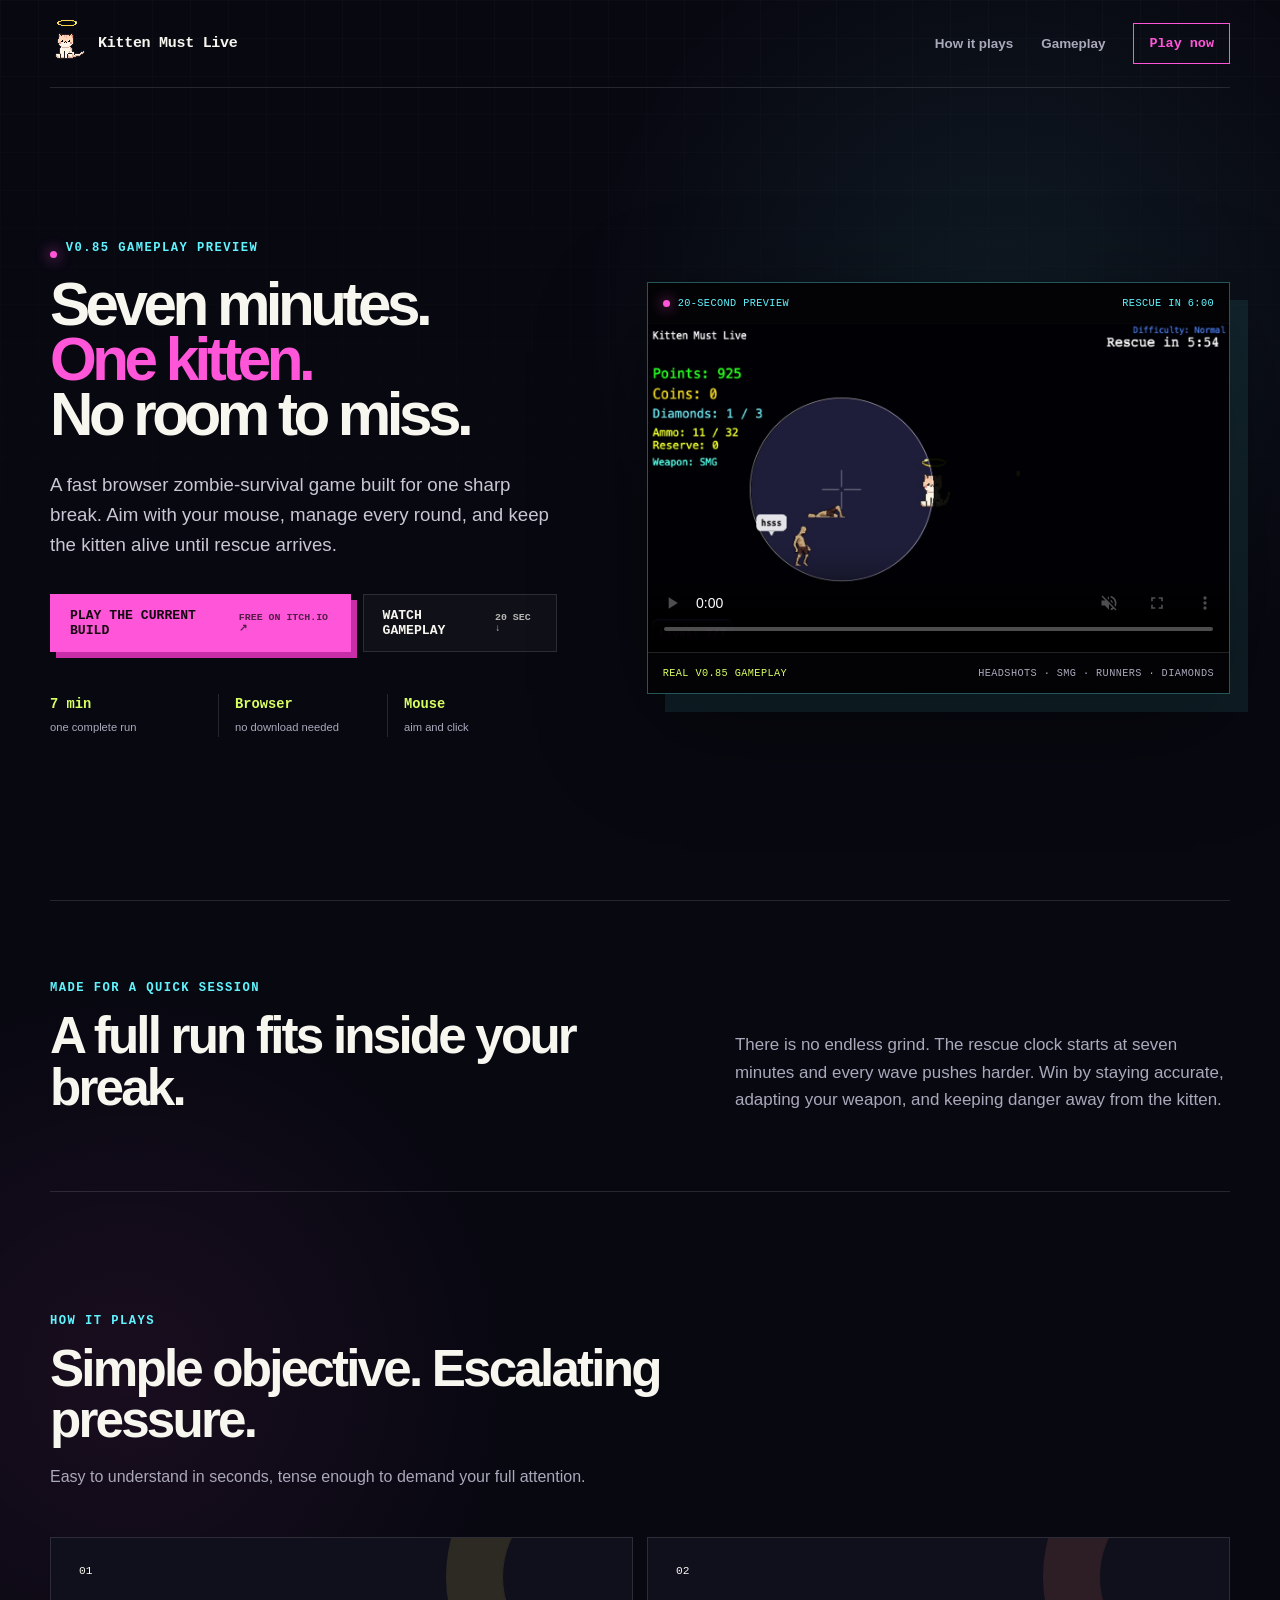
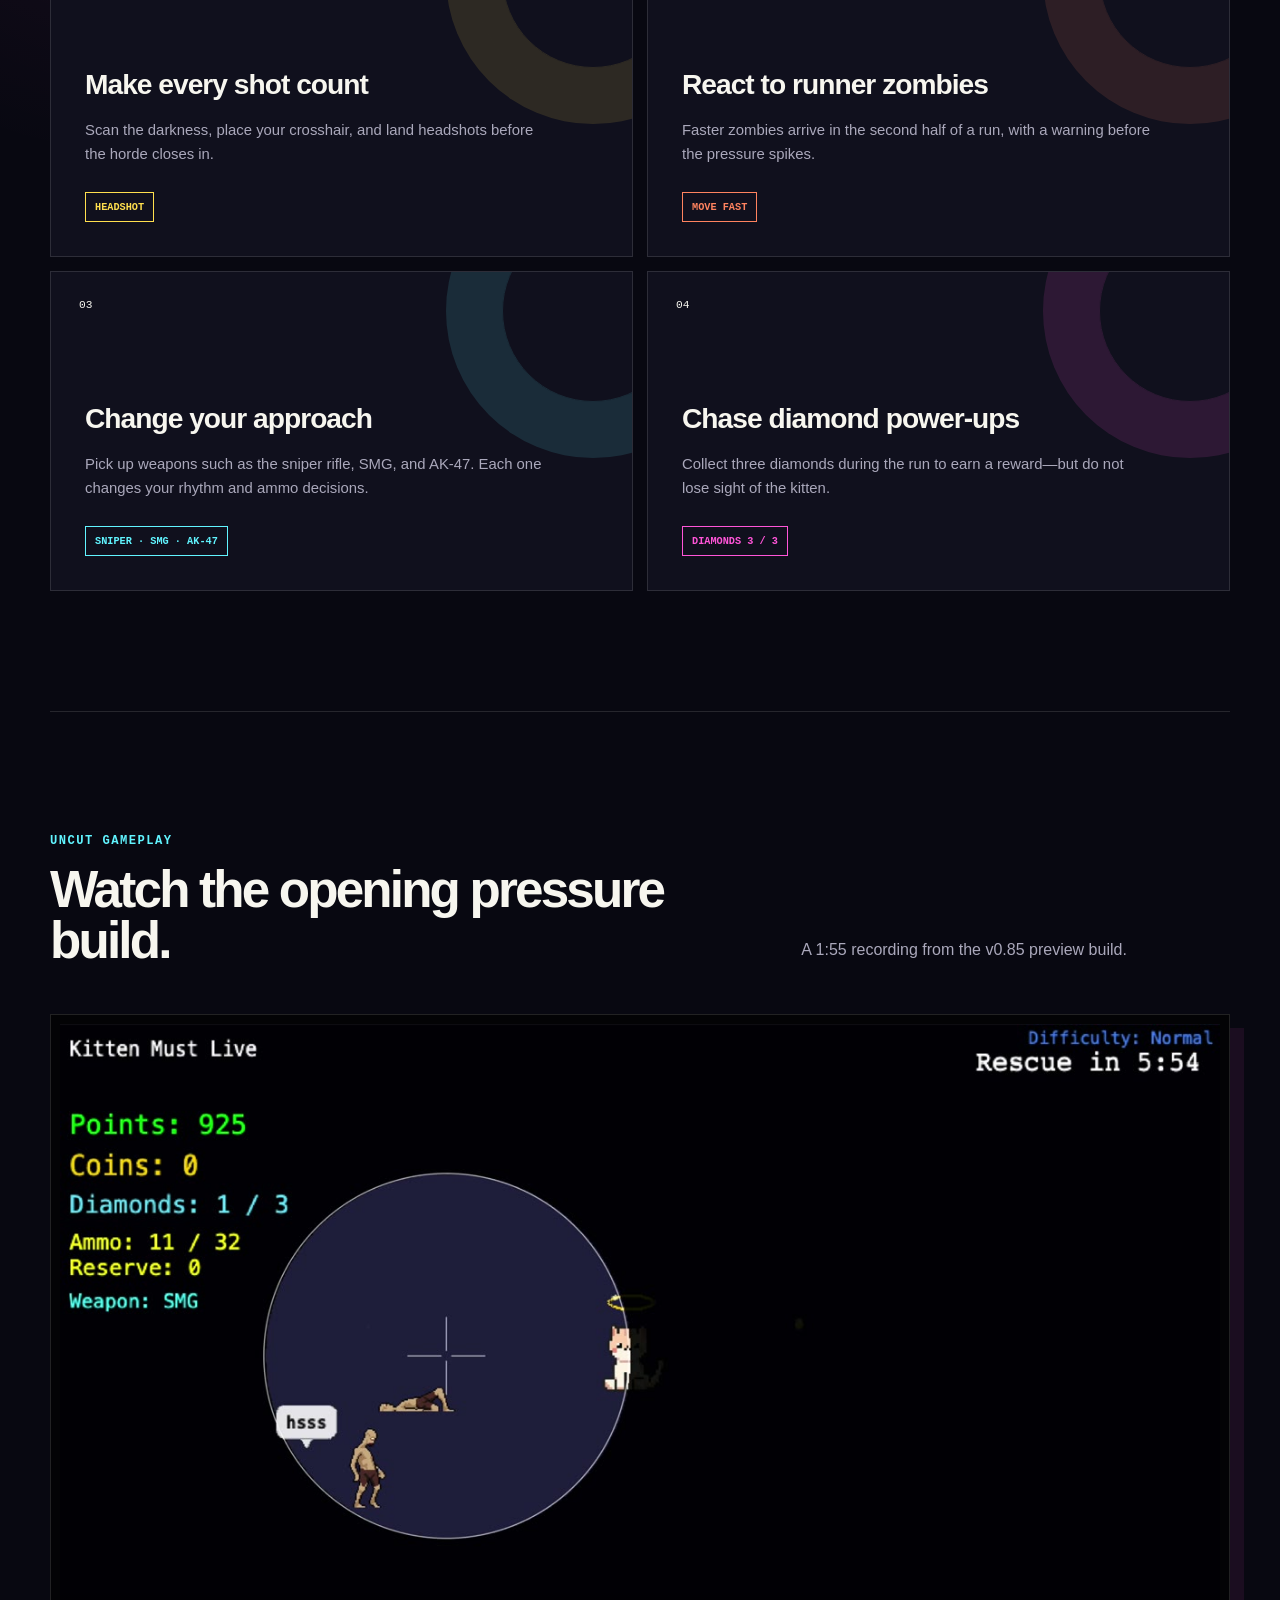
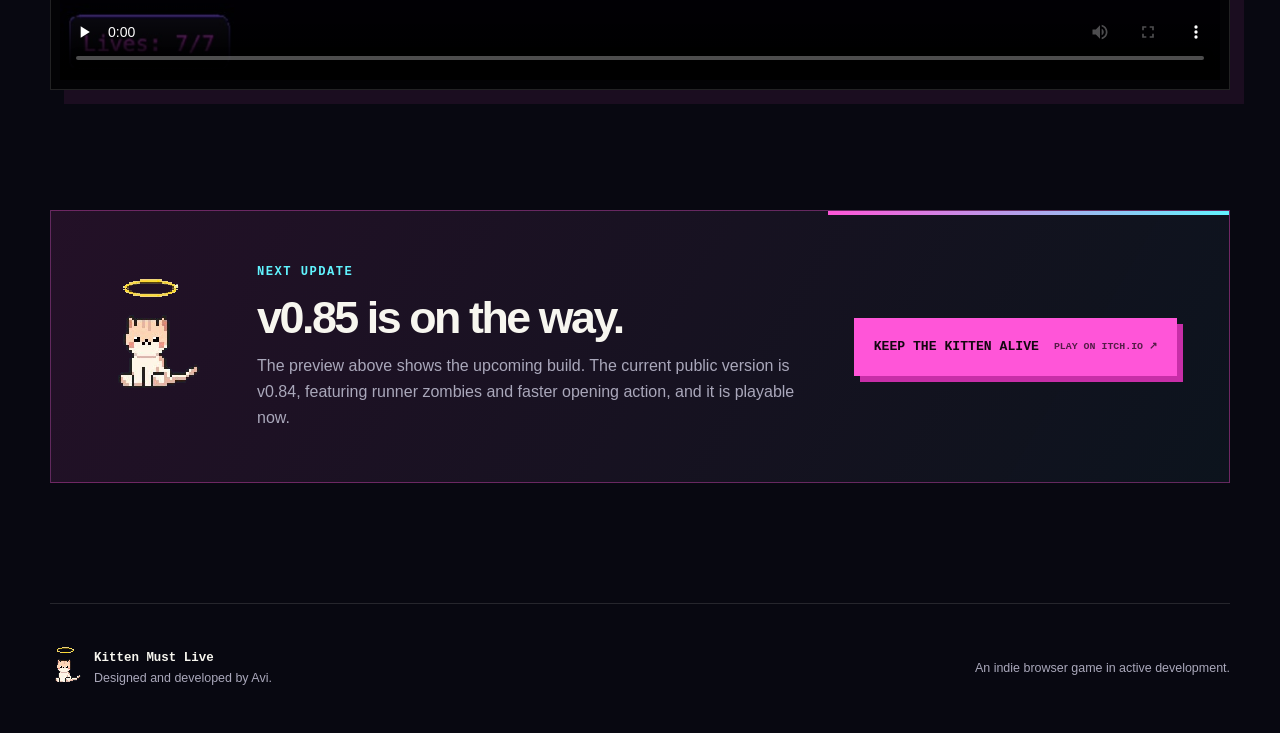
==== KittenMustLive/index.html @ b5445fe2 "Add Kitten Must Live site" ====
<!DOCTYPE html>
<html lang="en">

<head>
    <meta charset="UTF-8">
    <meta name="viewport" content="width=device-width, initial-scale=1.0">
    <title>Kitten Must Live | 7-Minute Browser Zombie Survival</title>
    <meta name="description"
        content="Protect one kitten for seven frantic minutes in a fast browser zombie-survival game. Land headshots, switch weapons, collect diamonds, and survive the runners.">
    <meta name="theme-color" content="#080811">
    <link rel="canonical" href="https://inspiringsource.github.io/KittenMustLive/">
    <link rel="icon" href="images/kitten.png" type="image/png">

    <meta property="og:title" content="Kitten Must Live — Seven minutes. One kitten.">
    <meta property="og:description"
        content="A fast browser zombie-survival game built for one sharp break. Hold out until rescue arrives.">
    <meta property="og:image"
        content="https://inspiringsource.github.io/KittenMustLive/images/gameplay-v0_85-poster.jpg">
    <meta property="og:url" content="https://inspiringsource.github.io/KittenMustLive/">
    <meta property="og:type" content="website">

    <meta name="twitter:card" content="summary_large_image">
    <meta name="twitter:title" content="Kitten Must Live — Seven minutes. One kitten.">
    <meta name="twitter:description"
        content="Aim fast, manage your ammo, and keep the kitten alive until rescue arrives.">
    <meta name="twitter:image"
        content="https://inspiringsource.github.io/KittenMustLive/images/gameplay-v0_85-poster.jpg">
    <link rel="stylesheet" href="styles.css">

    <script type="application/ld+json">
    {
      "@context": "https://schema.org",
      "@type": "VideoGame",
      "name": "Kitten Must Live",
      "description": "A seven-minute browser zombie-survival shooter about protecting a kitten until rescue arrives.",
      "genre": ["Shooter", "Survival"],
      "playMode": "SinglePlayer",
      "applicationCategory": "Game",
      "operatingSystem": "Web browser",
      "gamePlatform": "Web browser",
      "softwareVersion": "0.84",
      "url": "https://inspiringsource.github.io/KittenMustLive/",
      "author": {
        "@type": "Person",
        "name": "Avi"
      }
    }
    </script>
</head>

<body>
    <a class="skip-link" href="#main-content">Skip to the game</a>

    <header class="site-header">
        <a class="brand" href="#top" aria-label="Kitten Must Live home">
            <img src="images/kitten.png" alt="" width="36" height="54">
            <span>Kitten Must Live</span>
        </a>
        <nav aria-label="Main navigation">
            <a href="#how-it-plays">How it plays</a>
            <a href="#gameplay">Gameplay</a>
            <a class="nav-cta" href="https://inspiringsource.itch.io/kittenmustlive" target="_blank"
                rel="noopener">Play now</a>
        </nav>
    </header>

    <main id="main-content">
        <section class="hero" id="top">
            <div class="hero-copy">
                <p class="eyebrow"><span class="status-dot" aria-hidden="true">•</span> v0.85 gameplay preview</p>
                <h1>Seven minutes.<br><span>One kitten.</span><br>No room to miss.</h1>
                <p class="hero-lede">A fast browser zombie-survival game built for one sharp break. Aim with your
                    mouse, manage every round, and keep the kitten alive until rescue arrives.</p>

                <div class="hero-actions">
                    <a class="button button-primary" href="https://inspiringsource.itch.io/kittenmustlive"
                        target="_blank" rel="noopener">
                        Play the current build
                        <span>Free on itch.io ↗</span>
                    </a>
                    <a class="button button-secondary" href="#gameplay">Watch gameplay <span>20 sec ↓</span></a>
                </div>

                <ul class="quick-facts" aria-label="Game details">
                    <li><strong>7 min</strong><span>one complete run</span></li>
                    <li><strong>Browser</strong><span>no download needed</span></li>
                    <li><strong>Mouse</strong><span>aim and click</span></li>
                </ul>
            </div>

            <figure class="preview-card" aria-labelledby="preview-caption">
                <div class="preview-bar">
                    <span><i aria-hidden="true">•</i> 20-second preview</span>
                    <span>RESCUE IN 6:00</span>
                </div>
                <video autoplay muted loop playsinline controls preload="metadata"
                    poster="images/gameplay-v0_85-poster.jpg"
                    aria-label="Twenty-second Kitten Must Live gameplay preview">
                    <source src="images/short-intro-v0_85.mp4" type="video/mp4">
                    <a href="images/short-intro-v0_85.gif">View the animated gameplay preview</a>.
                </video>
                <figcaption id="preview-caption">
                    <span>Real v0.85 gameplay</span>
                    <span>Headshots · SMG · runners · diamonds</span>
                </figcaption>
            </figure>
        </section>

        <section class="session-pitch" aria-labelledby="session-title">
            <div>
                <p class="section-kicker">Made for a quick session</p>
                <h2 id="session-title">A full run fits inside your break.</h2>
            </div>
            <p>There is no endless grind. The rescue clock starts at seven minutes and every wave pushes harder. Win
                by staying accurate, adapting your weapon, and keeping danger away from the kitten.</p>
        </section>

        <section class="mechanics" id="how-it-plays" aria-labelledby="mechanics-title">
            <div class="section-heading">
                <p class="section-kicker">How it plays</p>
                <h2 id="mechanics-title">Simple objective. Escalating pressure.</h2>
                <p>Easy to understand in seconds, tense enough to demand your full attention.</p>
            </div>

            <div class="mechanic-grid">
                <article class="mechanic-card card-headshots">
                    <span class="card-number">01</span>
                    <h3>Make every shot count</h3>
                    <p>Scan the darkness, place your crosshair, and land headshots before the horde closes in.</p>
                    <span class="card-tag">HEADSHOT</span>
                </article>

                <article class="mechanic-card card-runners">
                    <span class="card-number">02</span>
                    <h3>React to runner zombies</h3>
                    <p>Faster zombies arrive in the second half of a run, with a warning before the pressure spikes.</p>
                    <span class="card-tag">MOVE FAST</span>
                </article>

                <article class="mechanic-card card-weapons">
                    <span class="card-number">03</span>
                    <h3>Change your approach</h3>
                    <p>Pick up weapons such as the sniper rifle, SMG, and AK-47. Each one changes your rhythm and ammo
                        decisions.</p>
                    <span class="card-tag">SNIPER · SMG · AK-47</span>
                </article>

                <article class="mechanic-card card-diamonds">
                    <span class="card-number">04</span>
                    <h3>Chase diamond power-ups</h3>
                    <p>Collect three diamonds during the run to earn a reward—but do not lose sight of the kitten.</p>
                    <span class="card-tag">DIAMONDS 3 / 3</span>
                </article>
            </div>
        </section>

        <section class="gameplay" id="gameplay" aria-labelledby="gameplay-title">
            <div class="section-heading compact">
                <p class="section-kicker">Uncut gameplay</p>
                <h2 id="gameplay-title">Watch the opening pressure build.</h2>
                <p>A 1:55 recording from the v0.85 preview build.</p>
            </div>
            <div class="video-frame">
                <video controls playsinline preload="none" poster="images/gameplay-v0_85-poster.jpg">
                    <source src="images/gameplay-v0_85.mp4" type="video/mp4">
                    Your browser does not support embedded video. You can
                    <a href="images/gameplay-v0_85.mp4">open the gameplay recording directly</a>.
                </video>
            </div>
        </section>

        <section class="release-card" id="next-update" aria-labelledby="release-title">
            <div class="release-kitten" aria-hidden="true">
                <img src="images/kitten.png" alt="" width="147" height="219">
            </div>
            <div class="release-copy">
                <p class="section-kicker">Next update</p>
                <h2 id="release-title">v0.85 is on the way.</h2>
                <p>The preview above shows the upcoming build. The current public version is v0.84, featuring runner
                    zombies and faster opening action, and it is playable now.</p>
            </div>
            <a class="button button-primary release-button" href="https://inspiringsource.itch.io/kittenmustlive"
                target="_blank" rel="noopener">
                Keep the kitten alive
                <span>Play on itch.io ↗</span>
            </a>
        </section>
    </main>

    <footer>
        <div class="footer-brand">
            <img src="images/kitten.png" alt="" width="32" height="48">
            <p><strong>Kitten Must Live</strong><span>Designed and developed by Avi.</span></p>
        </div>
        <p class="footer-note">An indie browser game in active development.</p>
    </footer>
</body>

</html>
---- KittenMustLive/styles.css ----
/* Kitten Must Live — promotional site */
* {
    box-sizing: border-box;
    margin: 0;
    padding: 0;
}

:root {
    --bg: #080811;
    --surface: #10101d;
    --surface-2: #161527;
    --line: rgba(255, 255, 255, 0.12);
    --text: #f7f6ef;
    --muted: #aaa8bb;
    --pink: #ff55d8;
    --pink-dark: #c82ea8;
    --cyan: #61f4ff;
    --lime: #d8ff62;
    --yellow: #ffdf4e;
    --orange: #ff835f;
    --max-width: 1180px;
    --mono: "SFMono-Regular", Consolas, "Liberation Mono", Menlo, monospace;
    --sans: Inter, ui-sans-serif, -apple-system, BlinkMacSystemFont, "Segoe UI", sans-serif;
}

html {
    scroll-behavior: smooth;
}

body {
    min-width: 320px;
    background:
        radial-gradient(circle at 78% 8%, rgba(97, 244, 255, 0.08), transparent 26rem),
        radial-gradient(circle at 10% 35%, rgba(255, 85, 216, 0.07), transparent 24rem),
        var(--bg);
    color: var(--text);
    font-family: var(--sans);
    line-height: 1.6;
}

body::before {
    position: fixed;
    inset: 0;
    z-index: -1;
    background-image: linear-gradient(rgba(255, 255, 255, 0.018) 1px, transparent 1px),
        linear-gradient(90deg, rgba(255, 255, 255, 0.018) 1px, transparent 1px);
    background-size: 38px 38px;
    content: "";
    mask-image: linear-gradient(to bottom, black, transparent 80%);
}

a {
    color: inherit;
}

img,
video {
    display: block;
    max-width: 100%;
}

.skip-link {
    position: fixed;
    top: 10px;
    left: 10px;
    z-index: 20;
    padding: 10px 14px;
    background: var(--lime);
    color: #080811;
    font-weight: 800;
    transform: translateY(-150%);
}

.skip-link:focus {
    transform: translateY(0);
}

.site-header,
main,
footer {
    width: min(calc(100% - 40px), var(--max-width));
    margin-inline: auto;
}

.site-header {
    display: flex;
    min-height: 88px;
    align-items: center;
    justify-content: space-between;
    border-bottom: 1px solid var(--line);
}

.brand,
.footer-brand {
    display: flex;
    align-items: center;
    gap: 12px;
}

.brand {
    font-family: var(--mono);
    font-size: 0.94rem;
    font-weight: 800;
    letter-spacing: -0.02em;
    text-decoration: none;
}

.brand img,
.footer-brand img,
.release-kitten img {
    image-rendering: pixelated;
}

nav {
    display: flex;
    align-items: center;
    gap: 28px;
}

nav a {
    color: var(--muted);
    font-size: 0.84rem;
    font-weight: 700;
    text-decoration: none;
}

nav a:hover,
nav a:focus-visible {
    color: var(--text);
}

nav .nav-cta {
    padding: 9px 15px;
    border: 1px solid var(--pink);
    color: var(--pink);
    font-family: var(--mono);
}

.hero {
    display: grid;
    align-items: center;
    min-height: calc(100vh - 88px);
    padding: 76px 0 88px;
    gap: clamp(48px, 7vw, 96px);
    grid-template-columns: minmax(0, 0.93fr) minmax(430px, 1.07fr);
}

.eyebrow,
.section-kicker {
    color: var(--cyan);
    font-family: var(--mono);
    font-size: 0.76rem;
    font-weight: 800;
    letter-spacing: 0.12em;
    text-transform: uppercase;
}

.status-dot,
.preview-bar i {
    display: inline-block;
    width: 7px;
    height: 7px;
    border-radius: 50%;
    background: var(--pink);
    box-shadow: 0 0 14px var(--pink);
    color: transparent;
    font-size: 0;
}

.hero h1 {
    max-width: 700px;
    margin-top: 20px;
    font-size: clamp(3.5rem, 4.7vw, 5.6rem);
    font-weight: 900;
    letter-spacing: -0.075em;
    line-height: 0.91;
    white-space: nowrap;
}

.hero h1 span {
    color: var(--pink);
}

.hero-lede {
    max-width: 650px;
    margin-top: 28px;
    color: #c8c7d3;
    font-size: clamp(1.02rem, 1.6vw, 1.17rem);
}

.hero-actions {
    display: flex;
    align-items: stretch;
    margin-top: 34px;
    gap: 12px;
}

.button {
    display: inline-flex;
    min-height: 58px;
    align-items: center;
    justify-content: center;
    padding: 12px 19px;
    border: 1px solid transparent;
    font-family: var(--mono);
    font-size: 0.82rem;
    font-weight: 900;
    line-height: 1.15;
    text-align: left;
    text-decoration: none;
    text-transform: uppercase;
    transition: transform 160ms ease, background-color 160ms ease, border-color 160ms ease;
}

.button span {
    display: block;
    margin-left: 15px;
    font-size: 0.62rem;
    font-weight: 600;
    opacity: 0.72;
}

.button:hover {
    transform: translateY(-2px);
}

.button-primary {
    background: var(--pink);
    color: #130710;
    box-shadow: 6px 6px 0 var(--pink-dark);
}

.button-primary:hover,
.button-primary:focus-visible {
    background: #ff79e1;
}

.button-secondary {
    border-color: var(--line);
    background: rgba(255, 255, 255, 0.035);
    color: var(--text);
}

.button-secondary:hover,
.button-secondary:focus-visible {
    border-color: rgba(255, 255, 255, 0.35);
    background: rgba(255, 255, 255, 0.07);
}

.quick-facts {
    display: grid;
    margin-top: 42px;
    list-style: none;
    grid-template-columns: repeat(3, 1fr);
}

.quick-facts li {
    padding-right: 16px;
    border-right: 1px solid var(--line);
}

.quick-facts li + li {
    padding-left: 16px;
}

.quick-facts li:last-child {
    border-right: 0;
}

.quick-facts strong,
.quick-facts span {
    display: block;
}

.quick-facts strong {
    color: var(--lime);
    font-family: var(--mono);
    font-size: 0.86rem;
}

.quick-facts span {
    margin-top: 3px;
    color: var(--muted);
    font-size: 0.7rem;
}

.preview-card {
    overflow: hidden;
    border: 1px solid rgba(97, 244, 255, 0.34);
    background: #030305;
    box-shadow: 18px 18px 0 rgba(97, 244, 255, 0.08), 0 35px 100px rgba(0, 0, 0, 0.45);
}

.preview-bar,
.preview-card figcaption {
    display: flex;
    align-items: center;
    justify-content: space-between;
    padding: 12px 15px;
    font-family: var(--mono);
    font-size: 0.64rem;
    letter-spacing: 0.04em;
    text-transform: uppercase;
}

.preview-bar {
    color: var(--cyan);
}

.preview-bar span:first-child {
    display: flex;
    align-items: center;
    gap: 8px;
}

.preview-card video {
    width: 100%;
    aspect-ratio: 800 / 452;
    background: #000;
}

.preview-card figcaption {
    border-top: 1px solid var(--line);
    color: var(--muted);
}

.preview-card figcaption span:first-child {
    color: var(--lime);
}

.session-pitch {
    display: grid;
    align-items: end;
    padding: 78px 0;
    border-top: 1px solid var(--line);
    border-bottom: 1px solid var(--line);
    gap: 80px;
    grid-template-columns: 1.1fr 0.9fr;
}

.session-pitch h2,
.section-heading h2,
.release-copy h2 {
    margin-top: 12px;
    font-size: clamp(2.1rem, 4vw, 4.2rem);
    letter-spacing: -0.055em;
    line-height: 1;
}

.session-pitch > p {
    max-width: 530px;
    color: var(--muted);
    font-size: 1.06rem;
}

.mechanics,
.gameplay {
    padding: 120px 0;
}

.section-heading {
    max-width: 730px;
    margin-bottom: 48px;
}

.section-heading > p:last-child {
    max-width: 580px;
    margin-top: 18px;
    color: var(--muted);
}

.mechanic-grid {
    display: grid;
    gap: 14px;
    grid-template-columns: repeat(2, 1fr);
}

.mechanic-card {
    position: relative;
    display: flex;
    min-height: 320px;
    flex-direction: column;
    justify-content: flex-end;
    overflow: hidden;
    padding: 34px;
    border: 1px solid var(--line);
    background: var(--surface);
}

.mechanic-card::after {
    position: absolute;
    top: -52px;
    right: -52px;
    width: 180px;
    height: 180px;
    border: 1px solid currentColor;
    border-radius: 50%;
    content: "";
    opacity: 0.12;
    box-shadow: 0 0 0 28px currentColor, 0 0 0 56px currentColor;
}

.card-number {
    position: absolute;
    top: 25px;
    left: 28px;
    color: var(--muted);
    font-family: var(--mono);
    font-size: 0.7rem;
}

.mechanic-card h3 {
    max-width: 420px;
    font-size: clamp(1.35rem, 2.2vw, 2rem);
    letter-spacing: -0.035em;
}

.mechanic-card p {
    max-width: 470px;
    margin-top: 12px;
    color: var(--muted);
    font-size: 0.93rem;
}

.card-tag {
    align-self: flex-start;
    margin-top: 25px;
    padding: 6px 9px;
    border: 1px solid currentColor;
    font-family: var(--mono);
    font-size: 0.64rem;
    font-weight: 800;
}

.card-headshots {
    color: var(--yellow);
}

.card-runners {
    color: var(--orange);
}

.card-weapons {
    color: var(--cyan);
}

.card-diamonds {
    color: var(--pink);
}

.mechanic-card h3,
.mechanic-card p,
.card-number {
    color: var(--text);
}

.mechanic-card p {
    color: var(--muted);
}

.gameplay {
    border-top: 1px solid var(--line);
}

.section-heading.compact {
    display: grid;
    max-width: none;
    align-items: end;
    column-gap: 60px;
    grid-template-columns: 1fr 0.62fr;
}

.section-heading.compact .section-kicker {
    grid-column: 1 / -1;
}

.section-heading.compact > p:last-child {
    margin: 0 0 4px;
}

.video-frame {
    padding: 9px;
    border: 1px solid var(--line);
    background: #030305;
    box-shadow: 14px 14px 0 rgba(255, 85, 216, 0.08);
}

.video-frame video {
    width: 100%;
    aspect-ratio: 1280 / 724;
    background: #000;
}

.release-card {
    position: relative;
    display: grid;
    align-items: center;
    overflow: hidden;
    margin-bottom: 120px;
    padding: 52px;
    border: 1px solid rgba(255, 85, 216, 0.35);
    background: linear-gradient(120deg, rgba(255, 85, 216, 0.11), rgba(97, 244, 255, 0.05));
    gap: 34px;
    grid-template-columns: 120px 1fr auto;
}

.release-card::before {
    position: absolute;
    top: 0;
    right: 0;
    width: 34%;
    height: 4px;
    background: linear-gradient(90deg, var(--pink), var(--cyan));
    content: "";
}

.release-kitten img {
    width: 100px;
    height: auto;
}

.release-copy h2 {
    font-size: clamp(2rem, 3.5vw, 3.5rem);
}

.release-copy > p:last-child {
    max-width: 630px;
    margin-top: 14px;
    color: var(--muted);
}

.release-button {
    min-width: 245px;
}

footer {
    display: flex;
    min-height: 130px;
    align-items: center;
    justify-content: space-between;
    border-top: 1px solid var(--line);
    color: var(--muted);
    font-size: 0.78rem;
}

.footer-brand strong,
.footer-brand span {
    display: block;
}

.footer-brand strong {
    color: var(--text);
    font-family: var(--mono);
}

a:focus-visible,
button:focus-visible,
video:focus-visible {
    outline: 3px solid var(--lime);
    outline-offset: 4px;
}

@media (max-width: 940px) {
    .hero {
        min-height: auto;
        grid-template-columns: 1fr;
    }

    .hero-copy {
        max-width: 760px;
    }

    .preview-card {
        width: min(100%, 780px);
    }

    .session-pitch,
    .section-heading.compact {
        gap: 30px;
        grid-template-columns: 1fr;
    }

    .release-card {
        grid-template-columns: 100px 1fr;
    }

    .release-button {
        grid-column: 2;
        justify-self: start;
    }
}

@media (max-width: 680px) {
    .site-header,
    main,
    footer {
        width: min(calc(100% - 28px), var(--max-width));
    }

    .site-header {
        min-height: 72px;
    }

    .brand span {
        font-size: 0.76rem;
    }

    nav a:not(.nav-cta) {
        display: none;
    }

    .hero {
        padding: 58px 0 72px;
        gap: 56px;
    }

    .hero h1 {
        font-size: clamp(3rem, 15vw, 4.6rem);
        white-space: normal;
    }

    .hero-actions {
        flex-direction: column;
    }

    .button {
        width: 100%;
        justify-content: space-between;
    }

    .quick-facts {
        gap: 14px 0;
        grid-template-columns: 1fr 1fr;
    }

    .quick-facts li:nth-child(2) {
        border-right: 0;
    }

    .quick-facts li:nth-child(3) {
        padding-left: 0;
    }

    .preview-bar,
    .preview-card figcaption {
        font-size: 0.55rem;
    }

    .preview-card figcaption span:last-child {
        display: none;
    }

    .session-pitch,
    .mechanics,
    .gameplay {
        padding: 76px 0;
    }

    .mechanic-grid {
        grid-template-columns: 1fr;
    }

    .mechanic-card {
        min-height: 280px;
        padding: 28px;
    }

    .release-card {
        margin-bottom: 76px;
        padding: 34px 28px;
        grid-template-columns: 1fr;
    }

    .release-kitten img {
        width: 74px;
    }

    .release-button {
        grid-column: 1;
    }

    footer {
        align-items: flex-start;
        flex-direction: column;
        justify-content: center;
        gap: 18px;
    }
}

@media (prefers-reduced-motion: reduce) {
    html {
        scroll-behavior: auto;
    }

    *,
    *::before,
    *::after {
        scroll-behavior: auto !important;
        transition-duration: 0.01ms !important;
    }
}
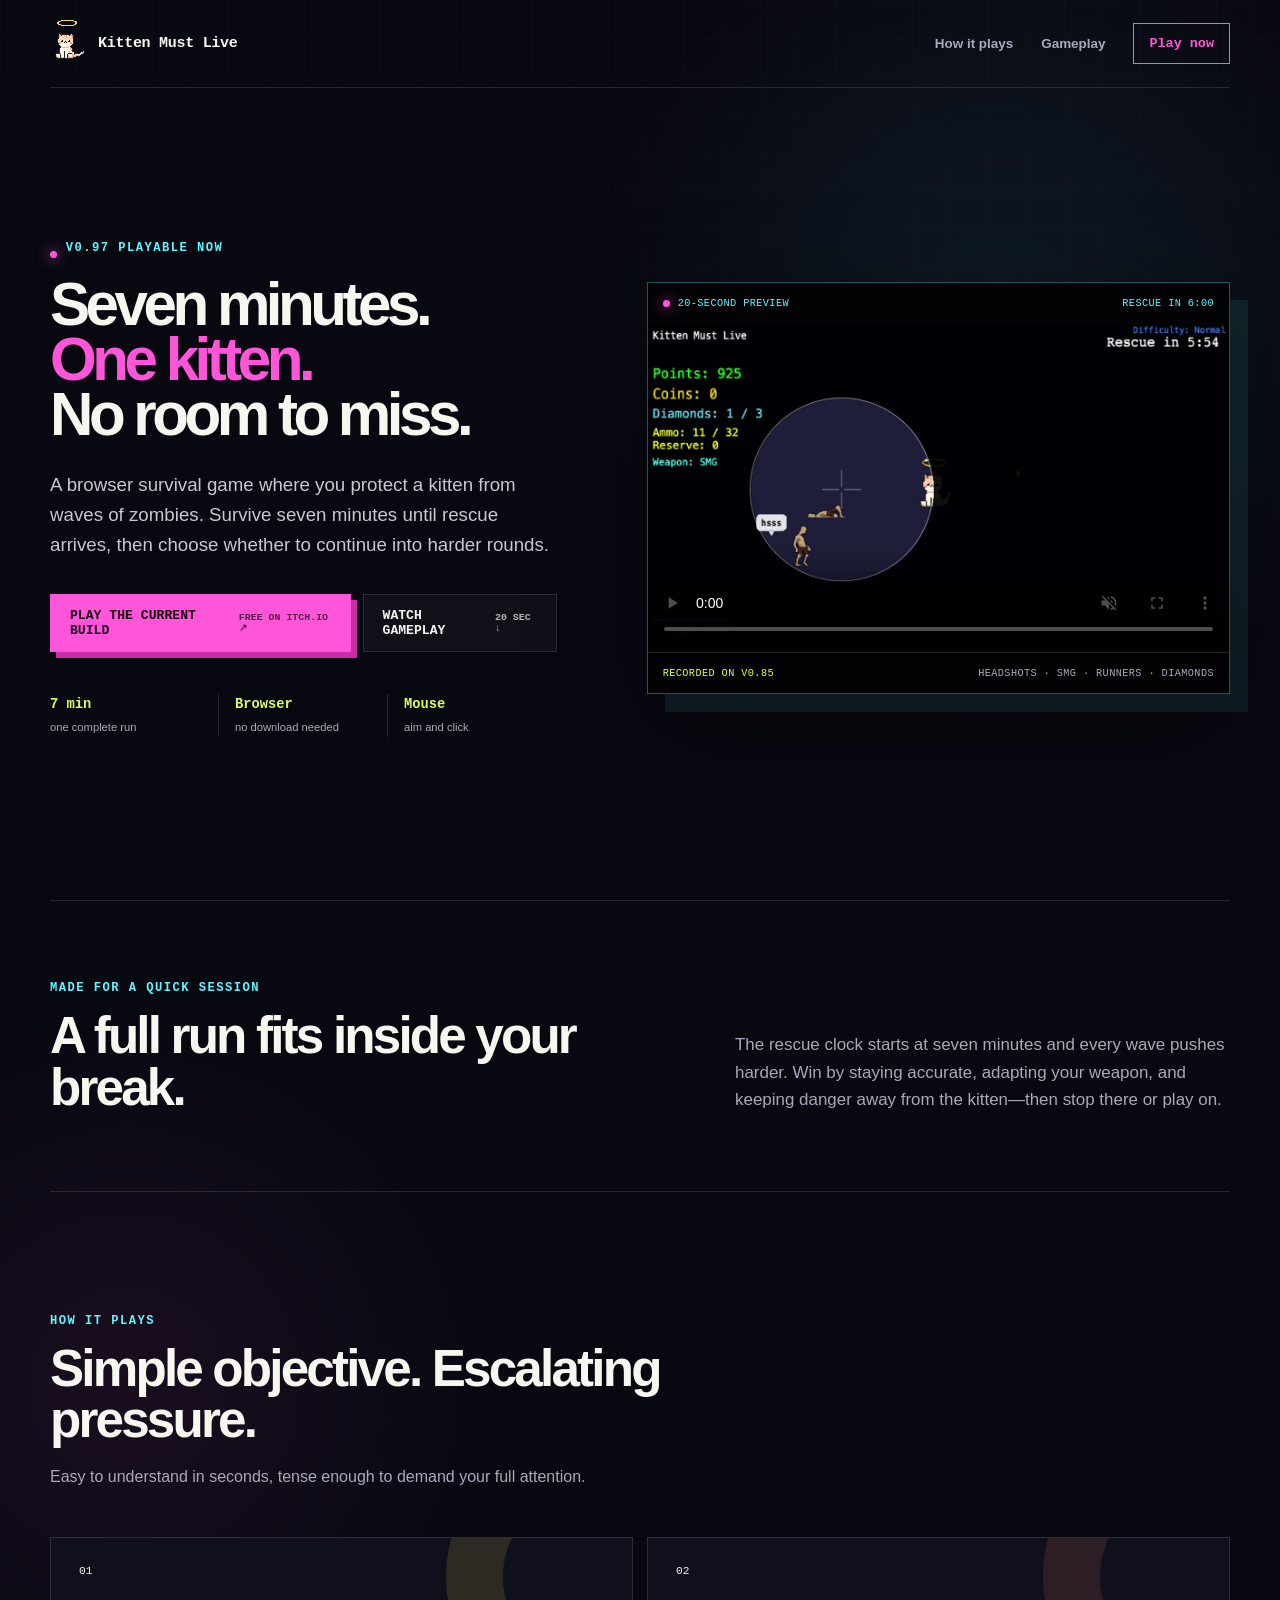
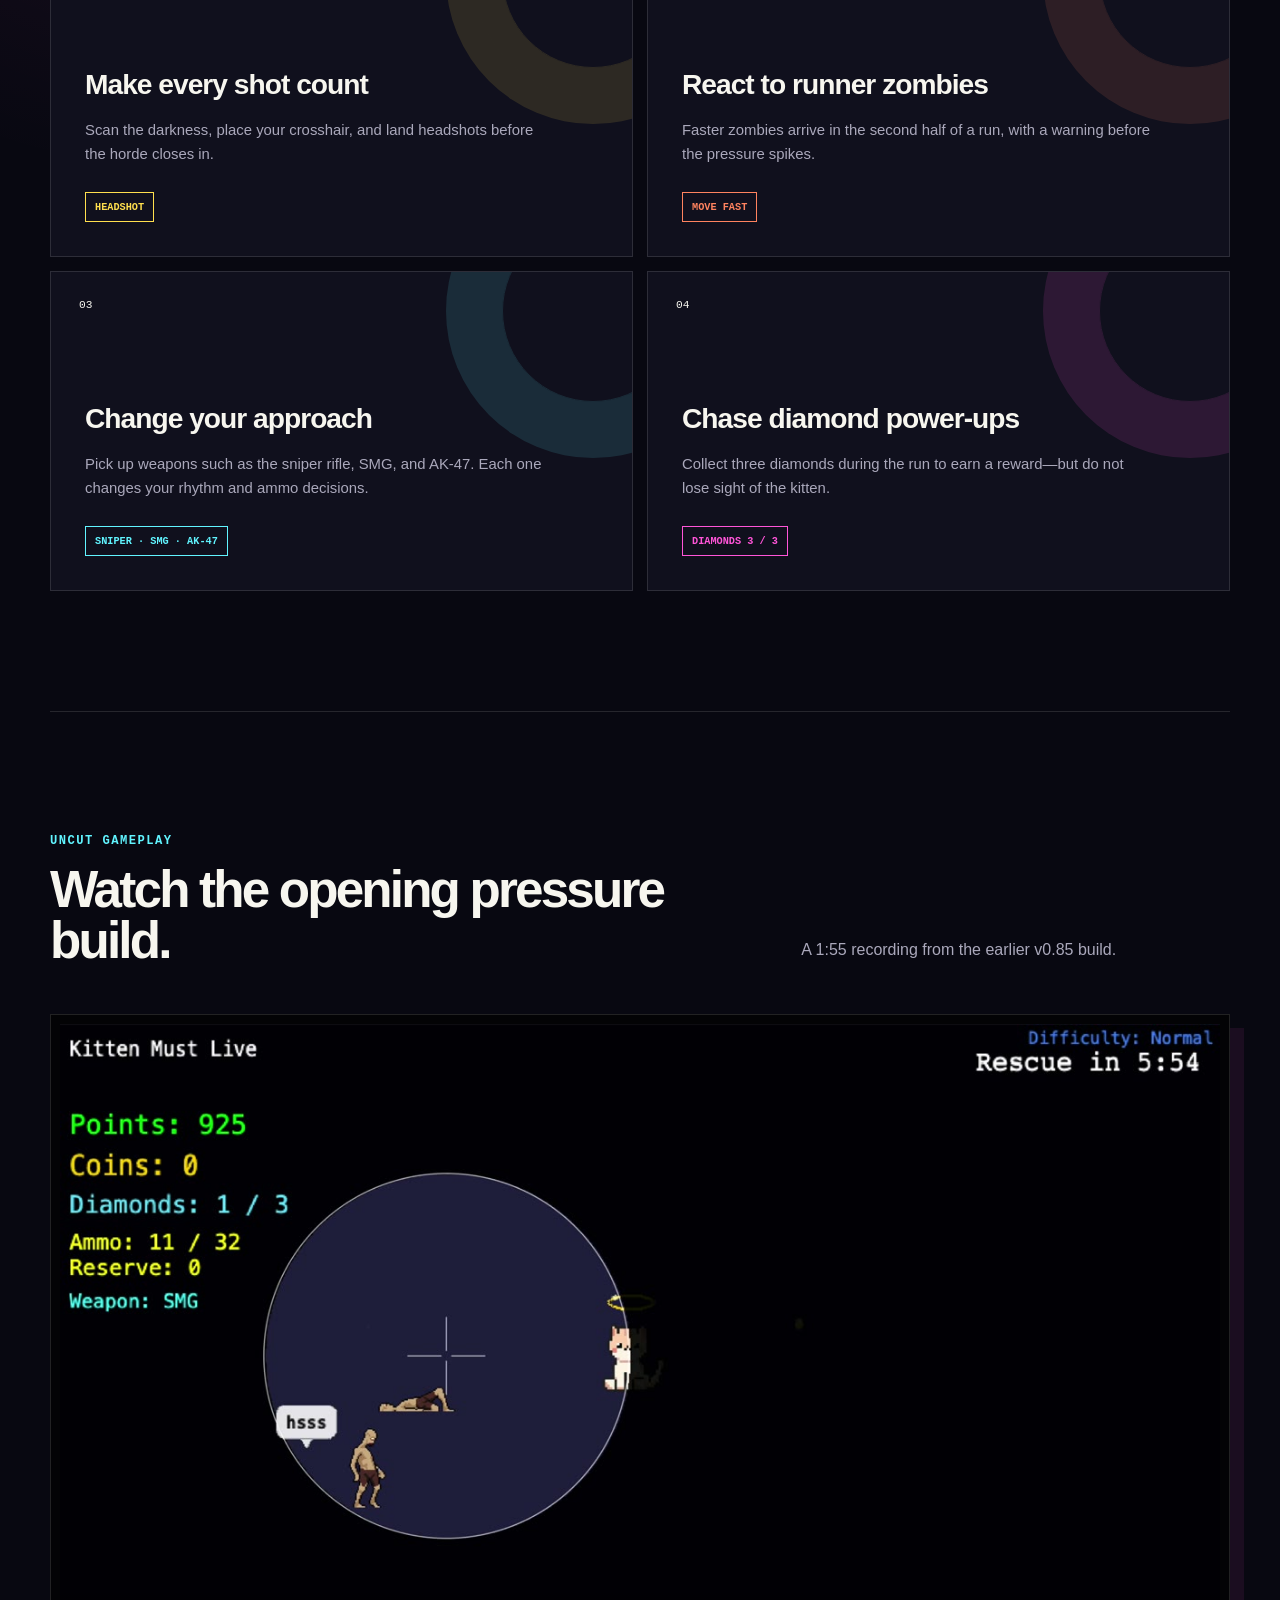
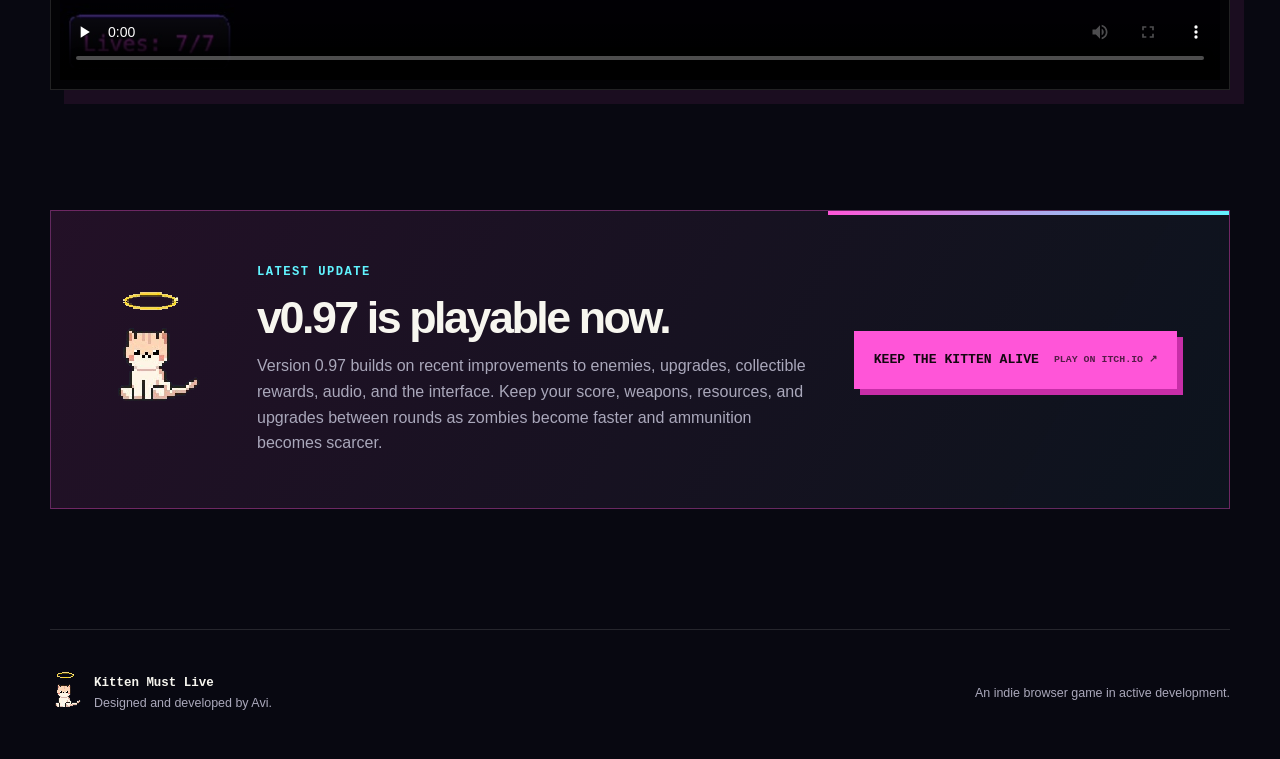
==== commit 9ad20b76: "feat: update game description and version to reflect latest changes; add new logo image" ====
--- a/KittenMustLive/index.html
+++ b/KittenMustLive/index.html
@@ -6,7 +6,7 @@
     <meta name="viewport" content="width=device-width, initial-scale=1.0">
     <title>Kitten Must Live | 7-Minute Browser Zombie Survival</title>
     <meta name="description"
-        content="Protect one kitten for seven frantic minutes in a fast browser zombie-survival game. Land headshots, switch weapons, collect diamonds, and survive the runners.">
+        content="Protect a kitten from waves of zombies in a browser survival game. Survive seven minutes until rescue arrives, then continue into harder rounds.">
     <meta name="theme-color" content="#080811">
     <link rel="canonical" href="https://inspiringsource.github.io/KittenMustLive/">
     <link rel="icon" href="images/kitten.png" type="image/png">
@@ -32,13 +32,13 @@
       "@context": "https://schema.org",
       "@type": "VideoGame",
       "name": "Kitten Must Live",
-      "description": "A seven-minute browser zombie-survival shooter about protecting a kitten until rescue arrives.",
+      "description": "A browser survival game where you protect a kitten from waves of zombies for seven minutes until rescue arrives, then choose whether to continue into harder rounds.",
       "genre": ["Shooter", "Survival"],
       "playMode": "SinglePlayer",
       "applicationCategory": "Game",
       "operatingSystem": "Web browser",
       "gamePlatform": "Web browser",
-      "softwareVersion": "0.84",
+      "softwareVersion": "0.97",
       "url": "https://inspiringsource.github.io/KittenMustLive/",
       "author": {
         "@type": "Person",
@@ -67,10 +67,10 @@
     <main id="main-content">
         <section class="hero" id="top">
             <div class="hero-copy">
-                <p class="eyebrow"><span class="status-dot" aria-hidden="true">•</span> v0.85 gameplay preview</p>
+                <p class="eyebrow"><span class="status-dot" aria-hidden="true">•</span> v0.97 playable now</p>
                 <h1>Seven minutes.<br><span>One kitten.</span><br>No room to miss.</h1>
-                <p class="hero-lede">A fast browser zombie-survival game built for one sharp break. Aim with your
-                    mouse, manage every round, and keep the kitten alive until rescue arrives.</p>
+                <p class="hero-lede">A browser survival game where you protect a kitten from waves of zombies.
+                    Survive seven minutes until rescue arrives, then choose whether to continue into harder rounds.</p>
 
                 <div class="hero-actions">
                     <a class="button button-primary" href="https://inspiringsource.itch.io/kittenmustlive"
@@ -100,7 +100,7 @@
                     <a href="images/short-intro-v0_85.gif">View the animated gameplay preview</a>.
                 </video>
                 <figcaption id="preview-caption">
-                    <span>Real v0.85 gameplay</span>
+                    <span>Recorded on v0.85</span>
                     <span>Headshots · SMG · runners · diamonds</span>
                 </figcaption>
             </figure>
@@ -111,8 +111,8 @@
                 <p class="section-kicker">Made for a quick session</p>
                 <h2 id="session-title">A full run fits inside your break.</h2>
             </div>
-            <p>There is no endless grind. The rescue clock starts at seven minutes and every wave pushes harder. Win
-                by staying accurate, adapting your weapon, and keeping danger away from the kitten.</p>
+            <p>The rescue clock starts at seven minutes and every wave pushes harder. Win by staying accurate,
+                adapting your weapon, and keeping danger away from the kitten—then stop there or play on.</p>
         </section>
 
         <section class="mechanics" id="how-it-plays" aria-labelledby="mechanics-title">
@@ -158,7 +158,7 @@
             <div class="section-heading compact">
                 <p class="section-kicker">Uncut gameplay</p>
                 <h2 id="gameplay-title">Watch the opening pressure build.</h2>
-                <p>A 1:55 recording from the v0.85 preview build.</p>
+                <p>A 1:55 recording from the earlier v0.85 build.</p>
             </div>
             <div class="video-frame">
                 <video controls playsinline preload="none" poster="images/gameplay-v0_85-poster.jpg">
@@ -174,10 +174,11 @@
                 <img src="images/kitten.png" alt="" width="147" height="219">
             </div>
             <div class="release-copy">
-                <p class="section-kicker">Next update</p>
-                <h2 id="release-title">v0.85 is on the way.</h2>
-                <p>The preview above shows the upcoming build. The current public version is v0.84, featuring runner
-                    zombies and faster opening action, and it is playable now.</p>
+                <p class="section-kicker">Latest update</p>
+                <h2 id="release-title">v0.97 is playable now.</h2>
+                <p>Version 0.97 builds on recent improvements to enemies, upgrades, collectible rewards, audio, and
+                    the interface. Keep your score, weapons, resources, and upgrades between rounds as zombies become
+                    faster and ammunition becomes scarcer.</p>
             </div>
             <a class="button button-primary release-button" href="https://inspiringsource.itch.io/kittenmustlive"
                 target="_blank" rel="noopener">
